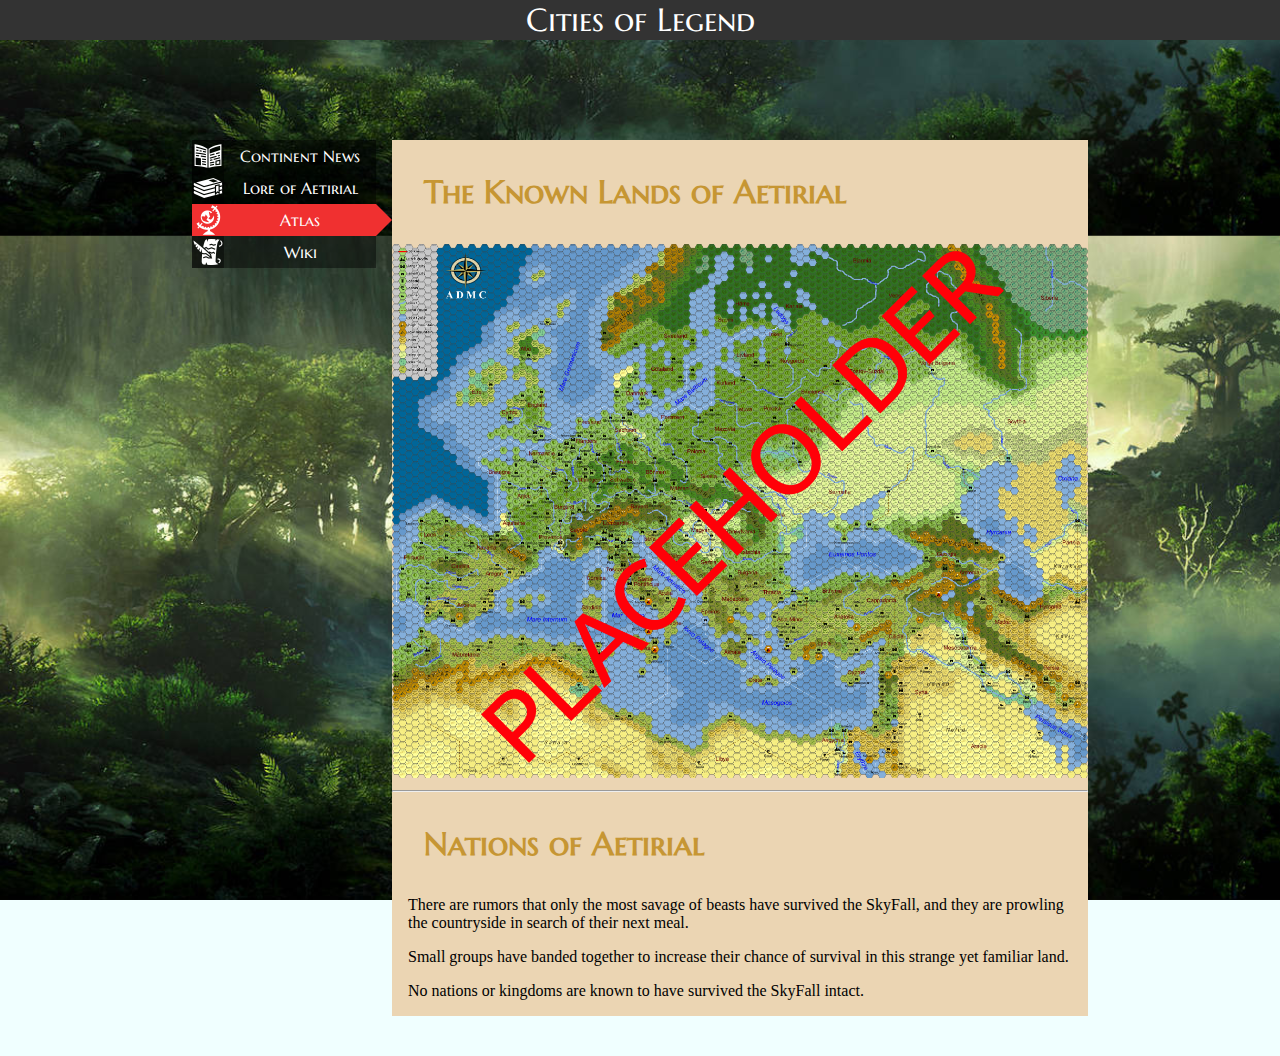
==== atlas.html @ bf5d7908 "minor edits and typos" ====
<!DOCTYPE html>
<html lang="en">
<head>
<meta charset="utf-8">
<title>Cities of Legend - The World of Aetirial</title>

<link rel="preconnect" href="https://fonts.googleapis.com">
<link rel="preconnect" href="https://fonts.gstatic.com" crossorigin>
<link href="https://fonts.googleapis.com/css2?family=Marcellus+SC&display=swap" rel="stylesheet">
<link href="https://fonts.googleapis.com/css2?family=Open+Sans&display=swap" rel="stylesheet">

<link href="style.css" rel="stylesheet">
<link href="navigation.css" rel="stylesheet">

</head>

<body>
    <div class="fixed-header">
        Cities of Legend
    </div>

    <div class="container">

      <div id="navigation">

        <a href="index.html">
        <div class="navbox">
          <div class="navimg">
            <img src="resources/newspaper.png" alt="newspaper">
          </div>
          <div class="navtxt">
            Continent News
          </div>
          <div class="navtri"></div>
        </div>
        </a>

        <a href="lore.html">
          <div class="navbox">
            <div class="navimg">
              <img src="resources/book-pile.png" alt="book pile">
            </div>

            <div class="navtxt">
              Lore of Aetirial
            </div>
            <div class="navtri"></div>
          </div>
        </a>

        <a href="#">
          <div class="navbox">
            <div class="navimg"><div class="thisNav">
              <img src="resources/globe.png" alt="globe">
            </div></div>
            <div class="navtxt"> <div class="thisNav">
              Atlas
            </div></div>
            <div class="navtri"> <div class="thisNav"></div></div>
            </div>
        </a>

        <a href="https://github.com/Logiant/CitiesOfLegend/wiki">
          <div class="navbox">
            <div class="navimg">
              <img src="resources/scroll-quill.png" alt="globe">
            </div>
            <div class="navtxt">
              Wiki
            </div>
            <div class="navtri"></div>
            </div>
        </a>



      </div>
      <div id="content">
        <h2>The Known Lands of Aetirial</h2>
        <img src="resources/map.png" alt="hex map of the world">
        <hr>
        <h2>Nations of Aetirial</h2>
        <p>
          There are rumors that only the most savage of beasts have survived the SkyFall, and they are prowling the countryside in search of their next meal.
        </p>
        <p>
          Small groups have banded together to increase their chance of survival in this strange yet familiar land.
        </p>
        <p>
          No nations or kingdoms are known to have survived the SkyFall intact.
        </p>

      <div>

    </div>

</body>
</html>
---- style.css ----
/* Add some padding on document's body to prevent the content
   to go underneath the header and footer */
body{
  margin: 0px;
  padding-top: 60px;
  padding-bottom: 40px;
  font-family: "Open Sans", Helvetica, Arial, sans-serif;
  background-color: #f0ffff;
  /*background image by https://www.deviantart.com/jonasdero/art/Woodlands-426702454*/
  background-attachment: fixed;
  background-image: url("resources/scene1.jpg");
  background-size: 100%;
  background-position: bottom;
}
/* Header Properties */
.fixed-header{
  top: 0;
  width: 100%;
  position: fixed;
  z-index: 1000;
  background: #333;
  padding: 10px 0;
  margin: 0;
  padding: 0;
  text-align: center;
  font-family: "Marcellus SC", serif;
  font-size: 2em;
  color: white;
}

#content {
  position: relative;
  width: 85%;
  background-color: #ebd5b3;
  color: black;
  font-family: serif;
}

#content img {
  width: 100%;
}


/*main container that holds the page info*/
.container{
  width: 70%;
  padding-top: 5em;
  margin: 0 auto; /* Center the DIV horizontally */
  background-color: none;
  display: flex;
}


#content h1 {
  font-family: "Marcellus SC", serif;
  font-size: 2.5em;
  color: #C69633;
  margin: 0.5em 0.1em;
}

#content h2 {
  font-family: "Marcellus SC", serif;
  font-size: 2em;
  color: #C69633;
  margin: 1em;
}

#content p {
  margin: 1em;
}
---- navigation.css ----
/* Add some padding on document's body to prevent the content
   to go underneath the header and footer */

#navigation{
  min-width: 200px;
  background-color: none;
  display: flex;
  flex-direction: column;
}

#navigation a {
  text-decoration: none;
  margin-right: 1em; /*space for the triangle*/
}



.navbox{
  display: flex;
  justify-content: flex-end;
  background-color: #00000070;
  height: 2em;
  color: white;
  flex-grow: 1;
}

.navbox:hover {
  background-color: black;
}

.navbox img{
  width: 2em;
}

.navimg {
  display: flex;
  justify-content: center;
  align-items: center;
  background-color: #00000070;
}

.navtxt {
  display: flex;
  justify-content: center;
  align-items: center;
  white-space: nowrap;
  flex-grow: 1;
  font-family: "Marcellus SC", serif;
}
.navtri {
  height: 0;
  width: 0;
  background-color: none;
}

 .navimg .thisNav {
   width: 100%;
   height: 100%;
   background-color: #F03030; /*#024F27;*/
}
.navtxt .thisNav {
  display: inherit;
  align-items: inherit;
  justify-content: inherit;
  width: 100%;
  height: 100%;
  background-color: #F03030; /*#024F27;*/
}
.navtri .thisNav {
  width: 100%;
  height: 100%;
  height: 2em;
  width: 1em;
  background-color: #F03030; /*#024F27;*/
  clip-path: polygon(0% 0%, 100% 50%, 0% 100%);
 }
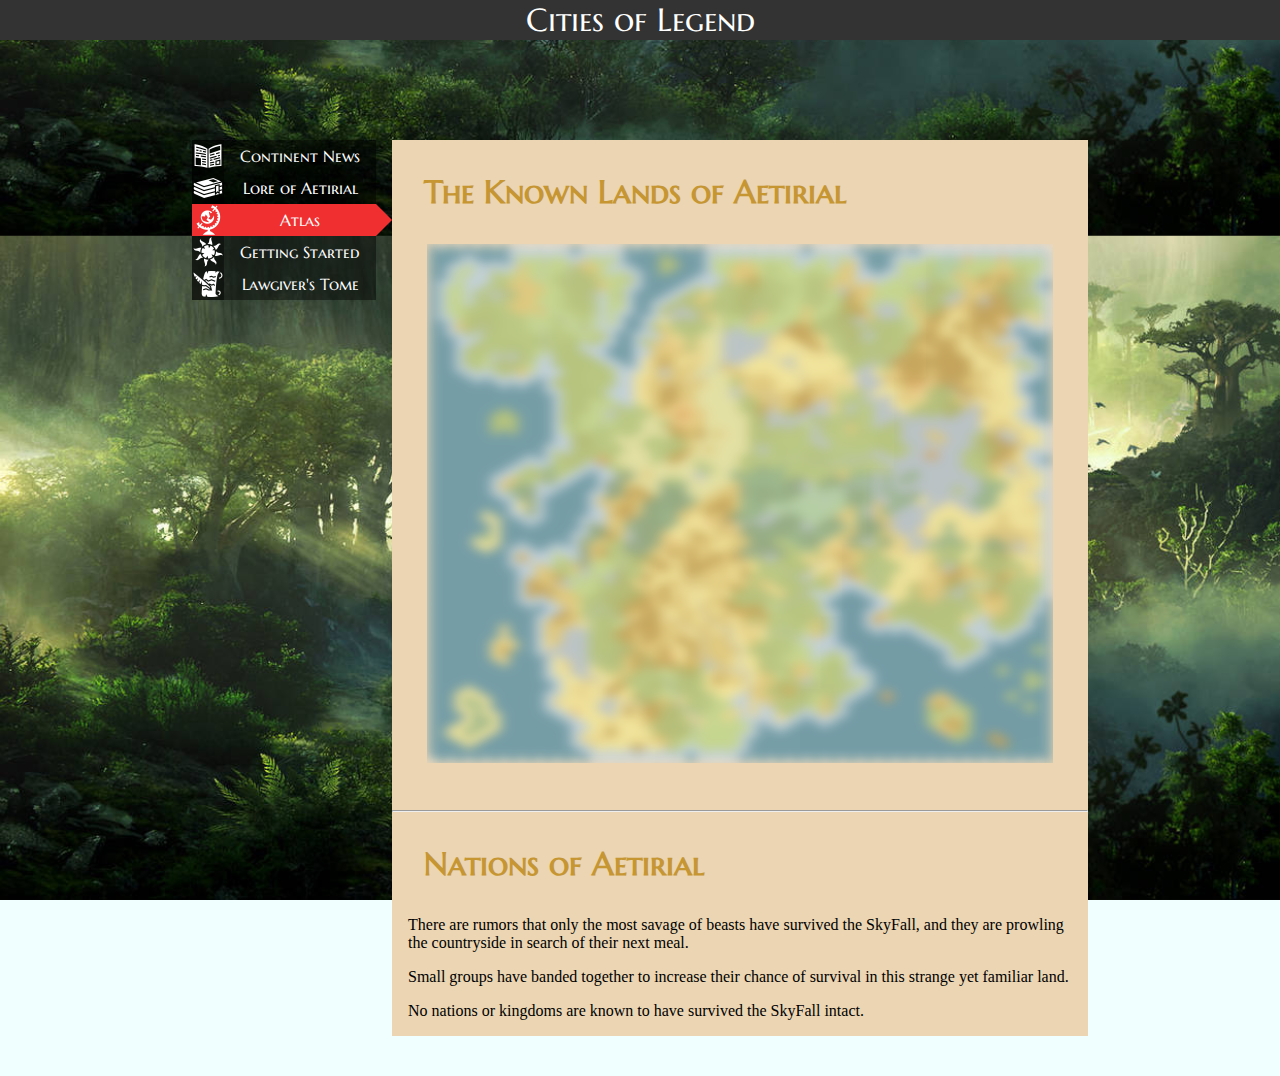
==== commit 3cebb831: "Added a getting started page and updated content" ====
--- a/atlas.html
+++ b/atlas.html
@@ -60,17 +60,31 @@
             </div>
         </a>
 
-        <a href="https://github.com/Logiant/CitiesOfLegend/wiki">
+
+        <a href="starting.html">
           <div class="navbox">
             <div class="navimg">
-              <img src="resources/scroll-quill.png" alt="globe">
+              <img src="resources/sun.png" alt="sun">
             </div>
             <div class="navtxt">
-              Wiki
+              Getting Started
             </div>
             <div class="navtri"></div>
             </div>
         </a>
+
+        <a href="https://docs.google.com/document/d/1mh1_eKHku0KZ3vBQN4Lh71qmUD9iVqAG7yYdDqat9Gw/edit?usp=sharing">
+          <div class="navbox">
+            <div class="navimg">
+              <img src="resources/scroll-quill.png" alt="scroll">
+            </div>
+            <div class="navtxt">
+              Lawgiver's Tome
+            </div>
+            <div class="navtri"></div>
+            </div>
+        </a>
+
 
 
 
--- a/style.css
+++ b/style.css
@@ -37,7 +37,9 @@
 }
 
 #content img {
-  width: 100%;
+  width: 90%;
+  margin: 0 5%;
+  margin-bottom: 5%;
 }
 
 
@@ -65,6 +67,18 @@
   margin: 1em;
 }
 
+#content h3 {
+  font-family: "Marcellus SC", serif;
+  font-size: 1.5em;
+  color: #C69633;
+  margin: 1em;
+}
+
 #content p {
   margin: 1em;
 }
+
+
+#content ul{
+  line-height: 1.2em;
+}
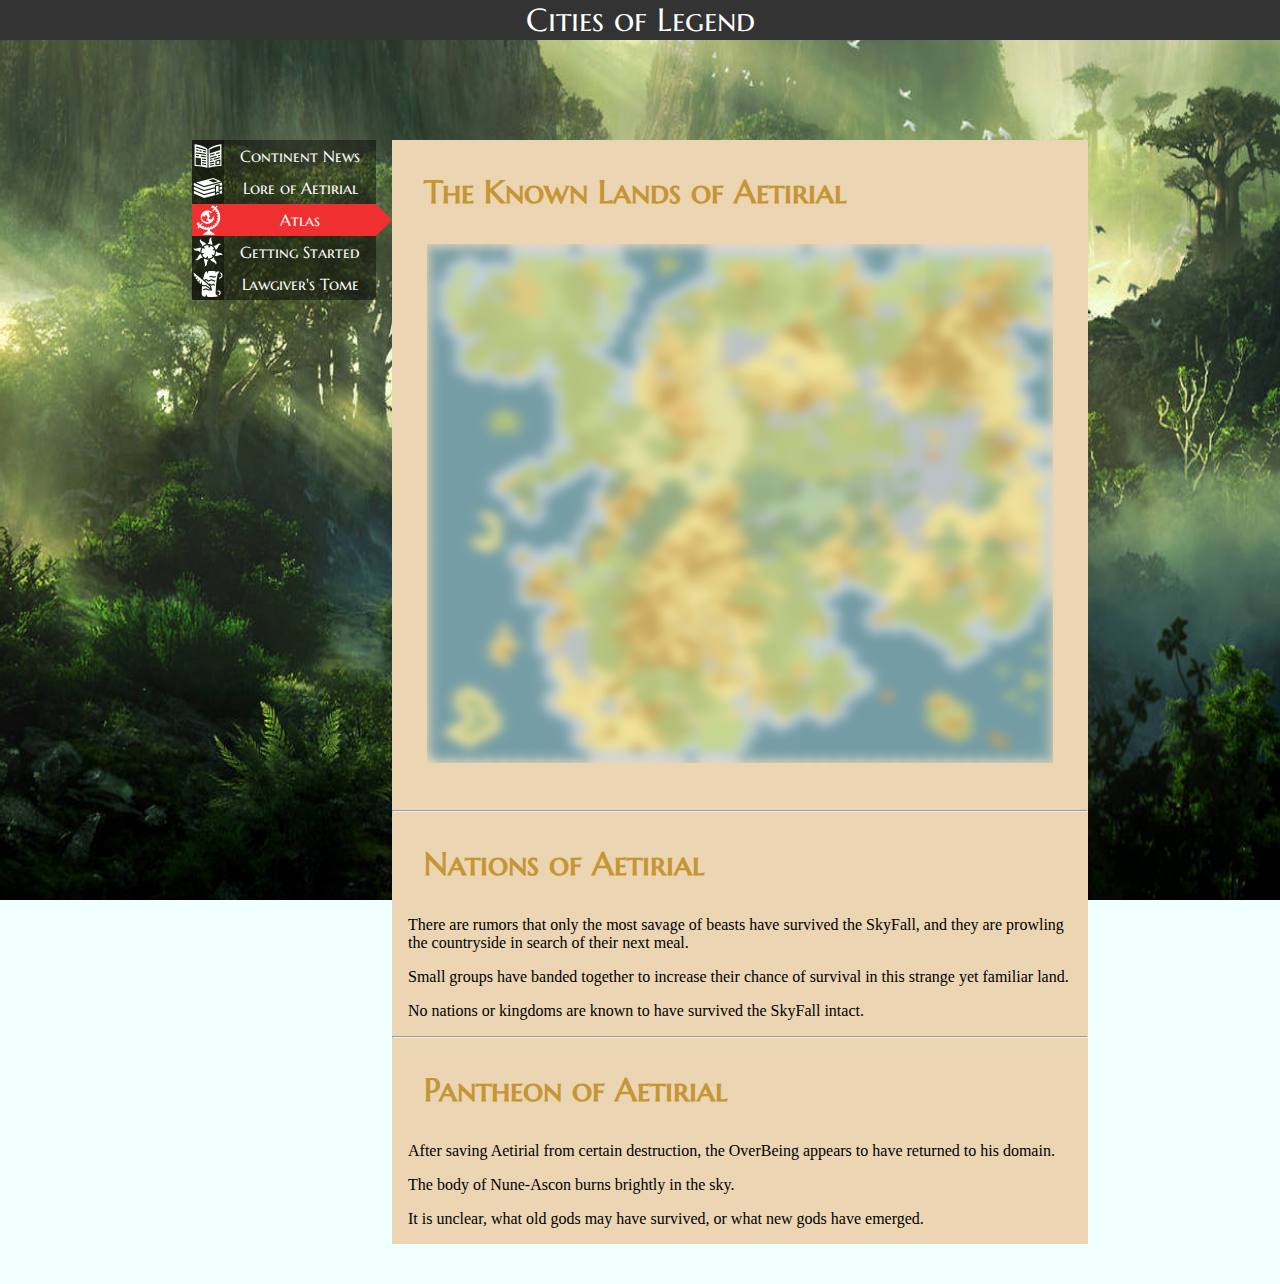
==== commit 54c2c59d: "Updated the "getting started" page, added a Pantheon to the atlas" ====
--- a/atlas.html
+++ b/atlas.html
@@ -73,7 +73,7 @@
             </div>
         </a>
 
-        <a href="https://docs.google.com/document/d/1mh1_eKHku0KZ3vBQN4Lh71qmUD9iVqAG7yYdDqat9Gw/edit?usp=sharing">
+        <a href="https://docs.google.com/document/d/1mh1_eKHku0KZ3vBQN4Lh71qmUD9iVqAG7yYdDqat9Gw/edit?usp=sharing"  target="_blank" rel="noopener noreferrer">
           <div class="navbox">
             <div class="navimg">
               <img src="resources/scroll-quill.png" alt="scroll">
@@ -103,7 +103,17 @@
         <p>
           No nations or kingdoms are known to have survived the SkyFall intact.
         </p>
-
+        <hr>
+        <h2>Pantheon of Aetirial</h2>
+        <p>
+        After saving Aetirial from certain destruction, the OverBeing appears to have returned to his domain.
+        </p>
+        <p>
+        The body of Nune-Ascon burns brightly in the sky.
+        </p>
+        <p>
+        It is unclear, what old gods may have survived, or what new gods have emerged.
+        </p>
       <div>
 
     </div>
--- a/style.css
+++ b/style.css
@@ -10,7 +10,8 @@
   background-attachment: fixed;
   background-image: url("resources/scene1.jpg");
   background-size: 100%;
-  background-position: bottom;
+  background-repeat: round;
+  background-position: top;
 }
 /* Header Properties */
 .fixed-header{
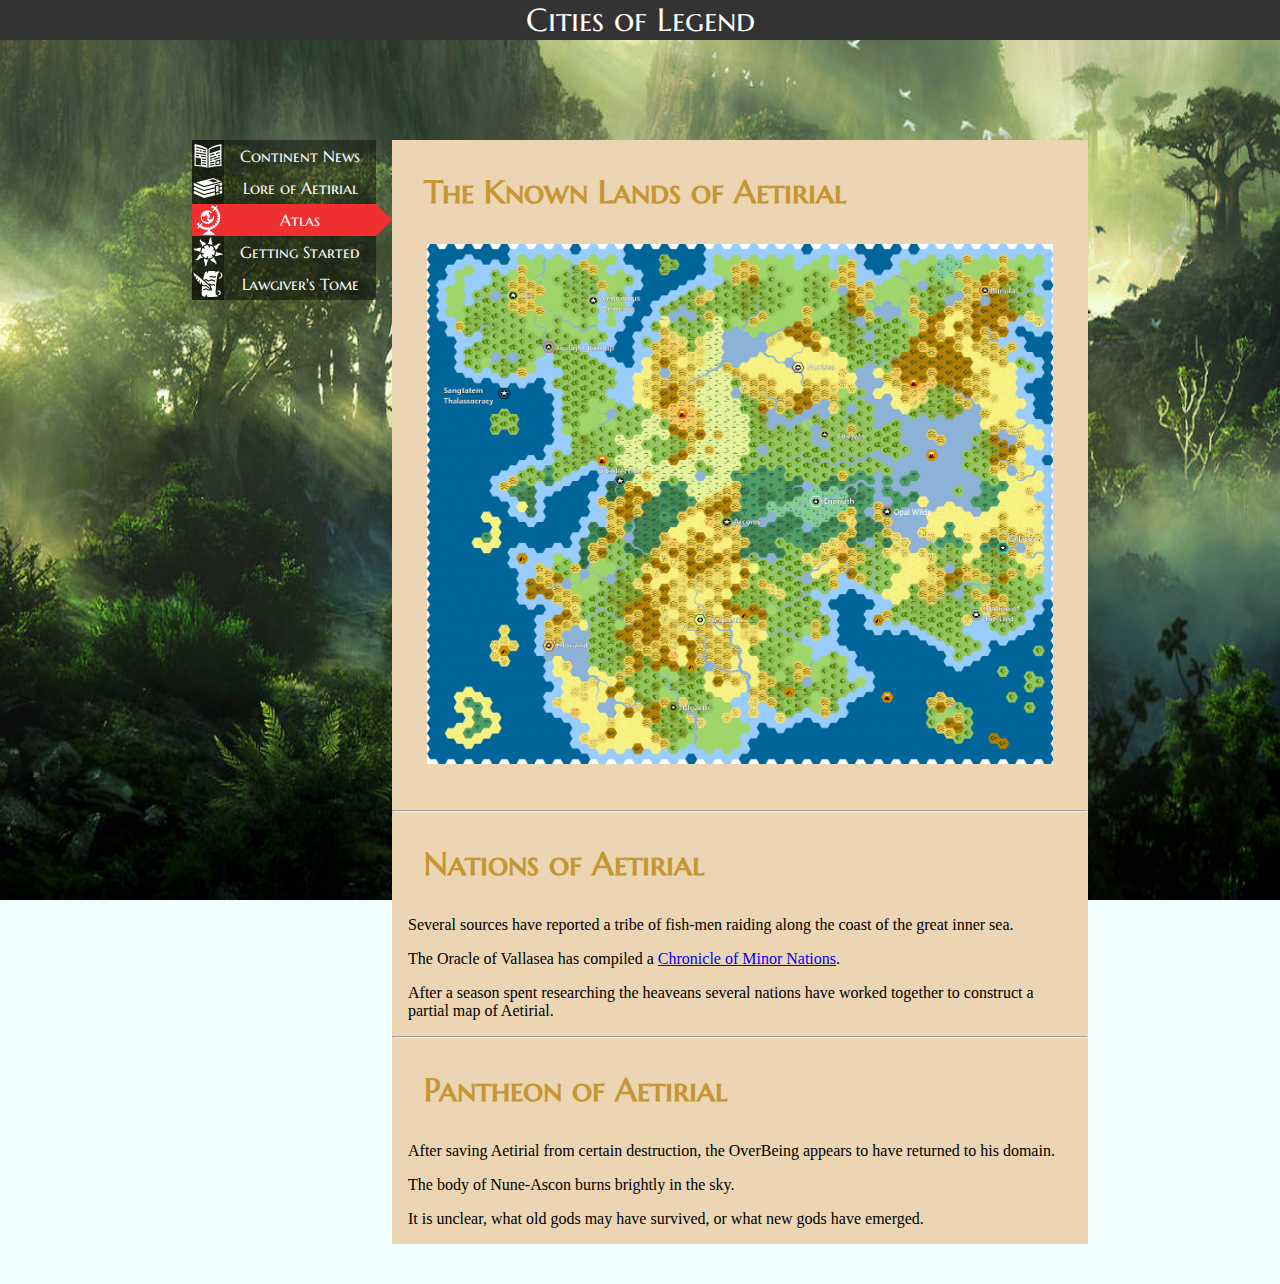
==== commit 74a3f696: "Updated website for Turn 2" ====
--- a/atlas.html
+++ b/atlas.html
@@ -91,17 +91,17 @@
       </div>
       <div id="content">
         <h2>The Known Lands of Aetirial</h2>
-        <img src="resources/map.png" alt="hex map of the world">
+        <img src="resources/STAR-FINDING.png" alt="hex map of the world">
         <hr>
         <h2>Nations of Aetirial</h2>
         <p>
-          There are rumors that only the most savage of beasts have survived the SkyFall, and they are prowling the countryside in search of their next meal.
+          Several sources have reported a tribe of fish-men raiding along the coast of the great inner sea.
         </p>
         <p>
-          Small groups have banded together to increase their chance of survival in this strange yet familiar land.
+          The Oracle of Vallasea has compiled a <a href=https://docs.google.com/document/d/19RanHxqUD8_J87b6chPg0T2asLoJlNoRtSneENf4MOA/edit?usp=sharing>Chronicle of Minor Nations</a>.
         </p>
         <p>
-          No nations or kingdoms are known to have survived the SkyFall intact.
+          After a season spent researching the heaveans several nations have worked together to construct a partial map of Aetirial.
         </p>
         <hr>
         <h2>Pantheon of Aetirial</h2>
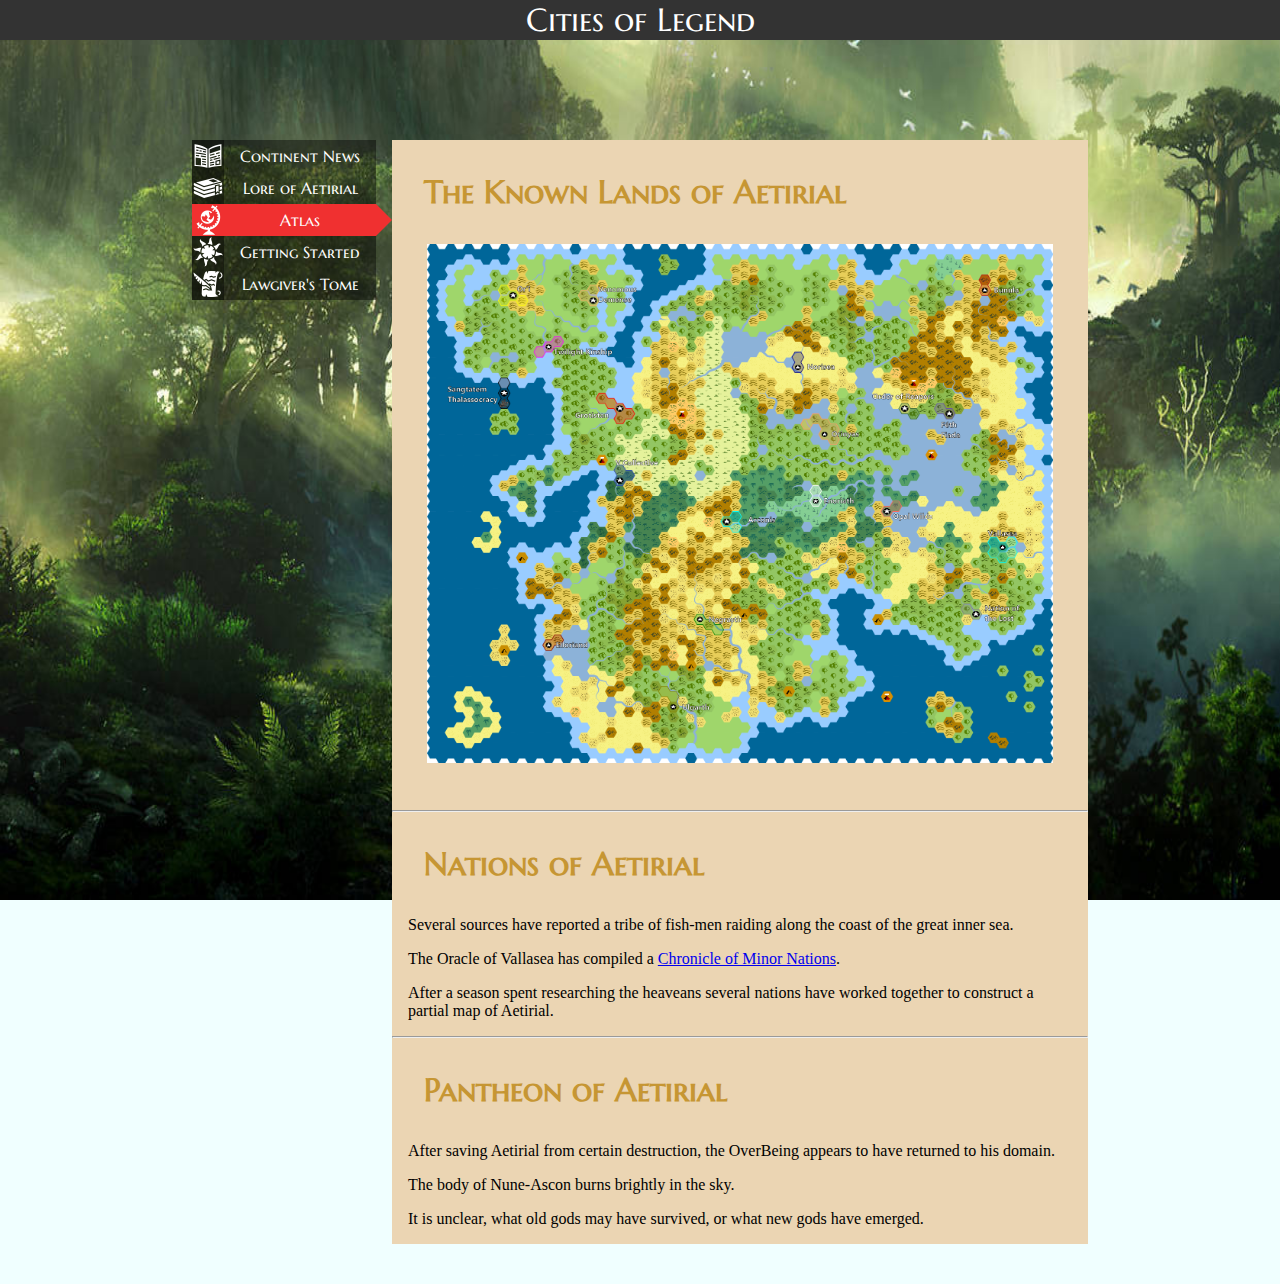
==== commit 695ba1f8: "Turn 5 news and map update" ====
--- a/atlas.html
+++ b/atlas.html
@@ -91,7 +91,7 @@
       </div>
       <div id="content">
         <h2>The Known Lands of Aetirial</h2>
-        <img src="resources/STAR-FINDING.png" alt="hex map of the world">
+        <img src="resources/turn-4-map.png" alt="hex map of the world">
         <hr>
         <h2>Nations of Aetirial</h2>
         <p>
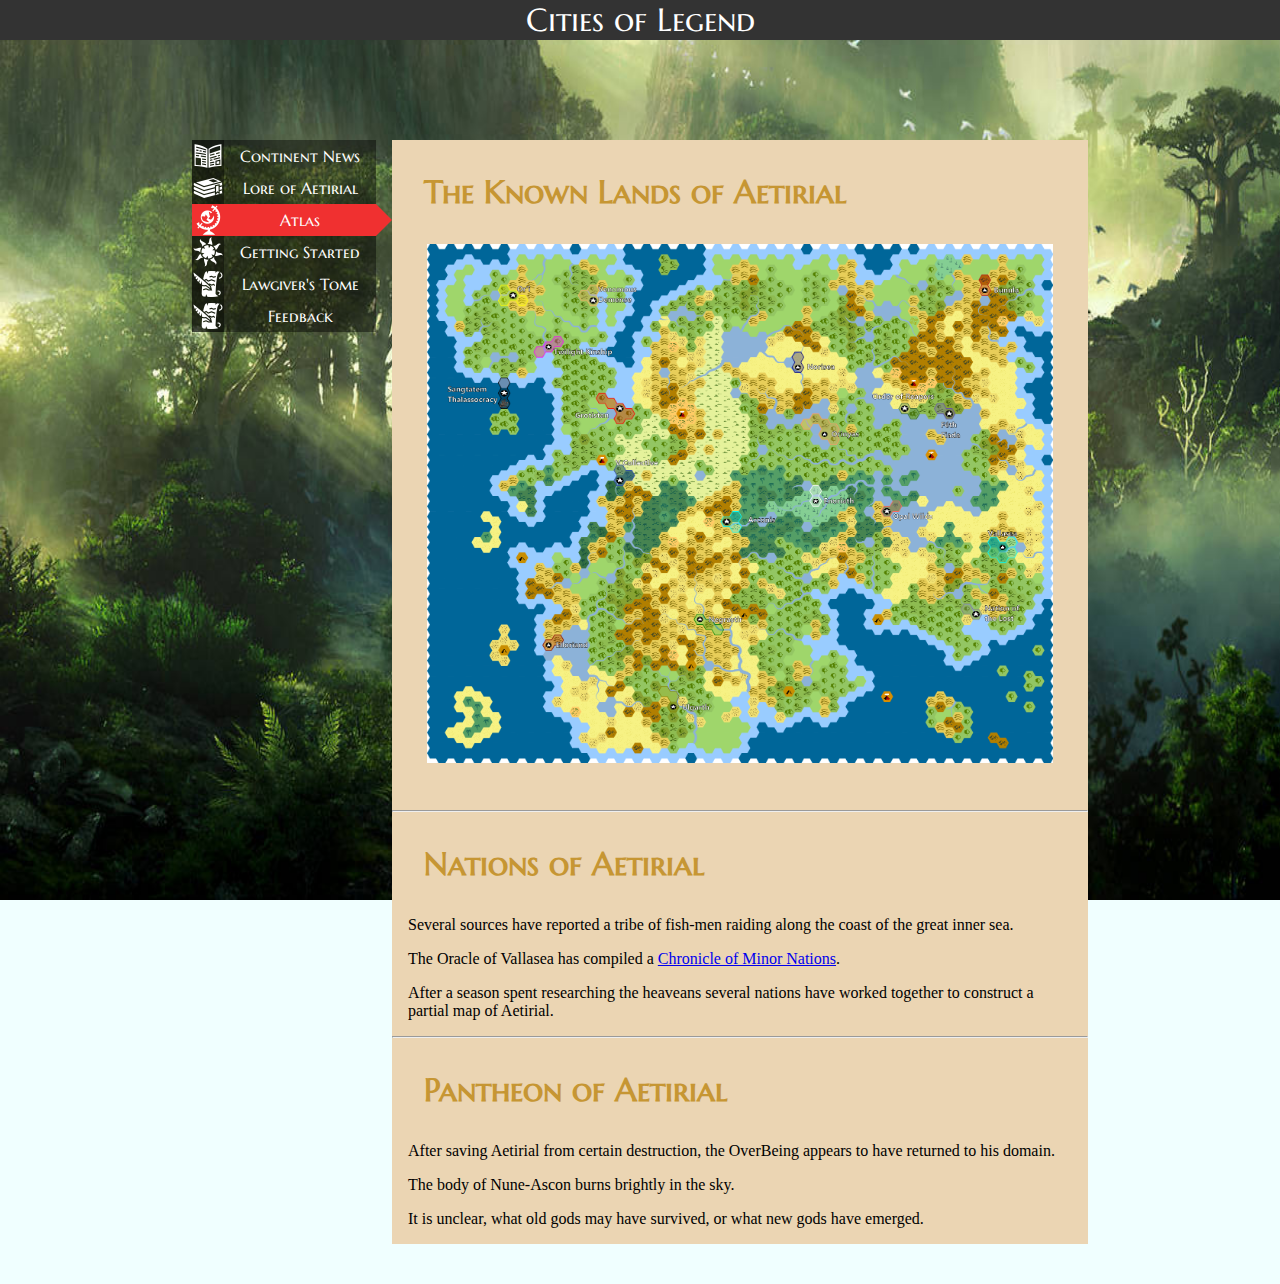
==== commit 655e46e7: "Added the feedback form link" ====
--- a/atlas.html
+++ b/atlas.html
@@ -86,6 +86,18 @@
         </a>
 
 
+        <a href="https://forms.gle/jSbNucStZgjmBxF28"  target="_blank" rel="noopener noreferrer">
+          <div class="navbox">
+            <div class="navimg">
+              <img src="resources/scroll-quill.png" alt="scroll">
+            </div>
+            <div class="navtxt">
+              Feedback
+            </div>
+            <div class="navtri"></div>
+            </div>
+        </a>
+
 
 
       </div>
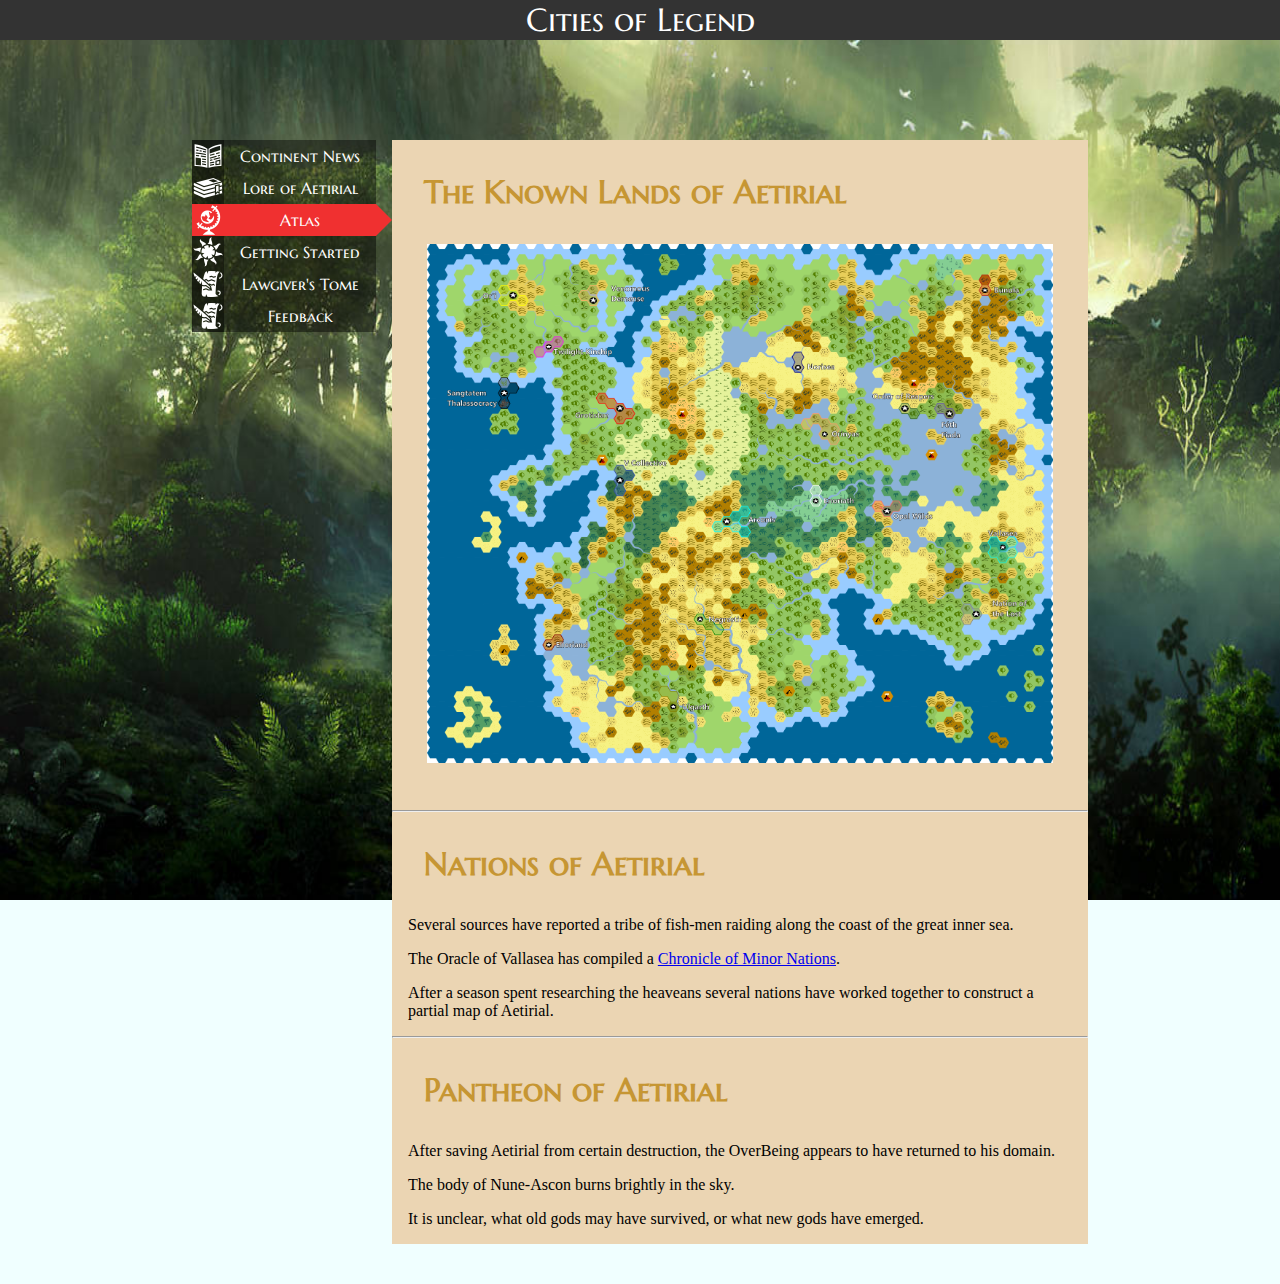
==== commit 844579c4: "Updated map to turn 7" ====
--- a/atlas.html
+++ b/atlas.html
@@ -103,7 +103,7 @@
       </div>
       <div id="content">
         <h2>The Known Lands of Aetirial</h2>
-        <img src="resources/turn-4-map.png" alt="hex map of the world">
+        <img src="resources/turn-7-map.png" alt="hex map of the world">
         <hr>
         <h2>Nations of Aetirial</h2>
         <p>
